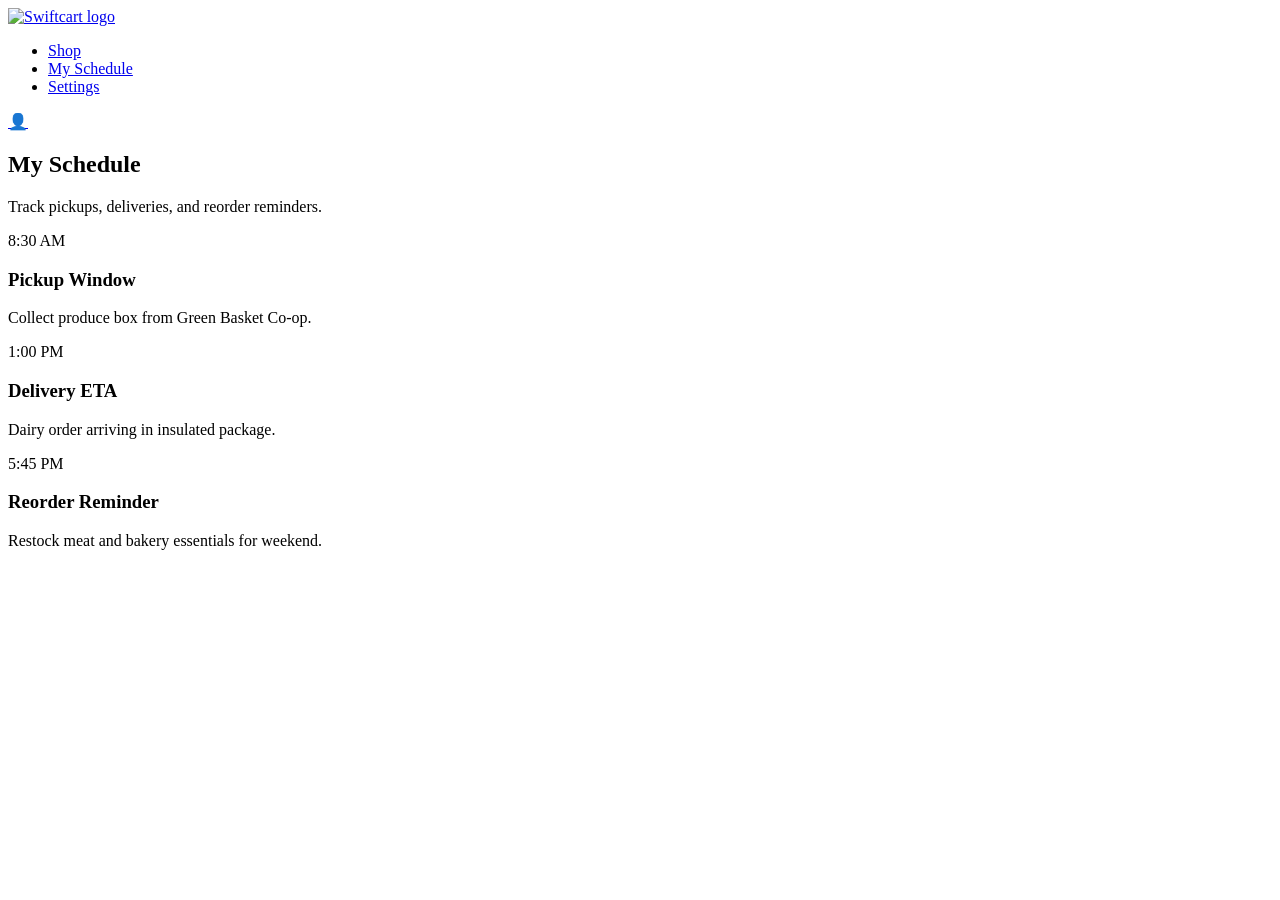
==== schedule.html @ 40ace4bb "Add files via upload" ====
<!DOCTYPE html>
<html lang="en">
  <head>
    <meta charset="UTF-8" />
    <meta name="viewport" content="width=device-width, initial-scale=1.0" />
    <title>Swiftcart - My Schedule</title>
    <link rel="preconnect" href="https://fonts.googleapis.com" />
    <link rel="preconnect" href="https://fonts.gstatic.com" crossorigin />
    <link
      href="https://fonts.googleapis.com/css2?family=Poppins:wght@400;500;600;700&display=swap"
      rel="stylesheet"
    />
    <link rel="stylesheet" href="./css/main.css" />
  </head>
  <body class="page-schedule">
    <header class="site-header">
      <a class="brand" href="./index.html" aria-label="Swiftcart Home">
        <img src="./photos/Logo.png" alt="Swiftcart logo" class="brand-logo" />
      </a>
      <nav class="navbar" aria-label="Main navigation">
        <ul class="nav-links">
          <li><a href="./shop.html">Shop</a></li>
          <li><a class="active" href="./schedule.html">My Schedule</a></li>
          <li><a href="./settings.html">Settings</a></li>
        </ul>
      </nav>
      <a class="account-logo" href="./settings.html" aria-label="Account">
        <span class="account-icon">&#128100;</span>
      </a>
    </header>

    <main>
      <section class="page-title">
        <h1>My Schedule</h1>
        <p>Track pickups, deliveries, and reorder reminders.</p>
      </section>

      <section class="schedule-layout" aria-label="Schedule timeline">
        <article class="timeline-card">
          <p class="time-label">8:30 AM</p>
          <h3>Pickup Window</h3>
          <p>Collect produce box from Green Basket Co-op.</p>
        </article>
        <article class="timeline-card">
          <p class="time-label">1:00 PM</p>
          <h3>Delivery ETA</h3>
          <p>Dairy order arriving in insulated package.</p>
        </article>
        <article class="timeline-card">
          <p class="time-label">5:45 PM</p>
          <h3>Reorder Reminder</h3>
          <p>Restock meat and bakery essentials for weekend.</p>
        </article>
      </section>
    </main>
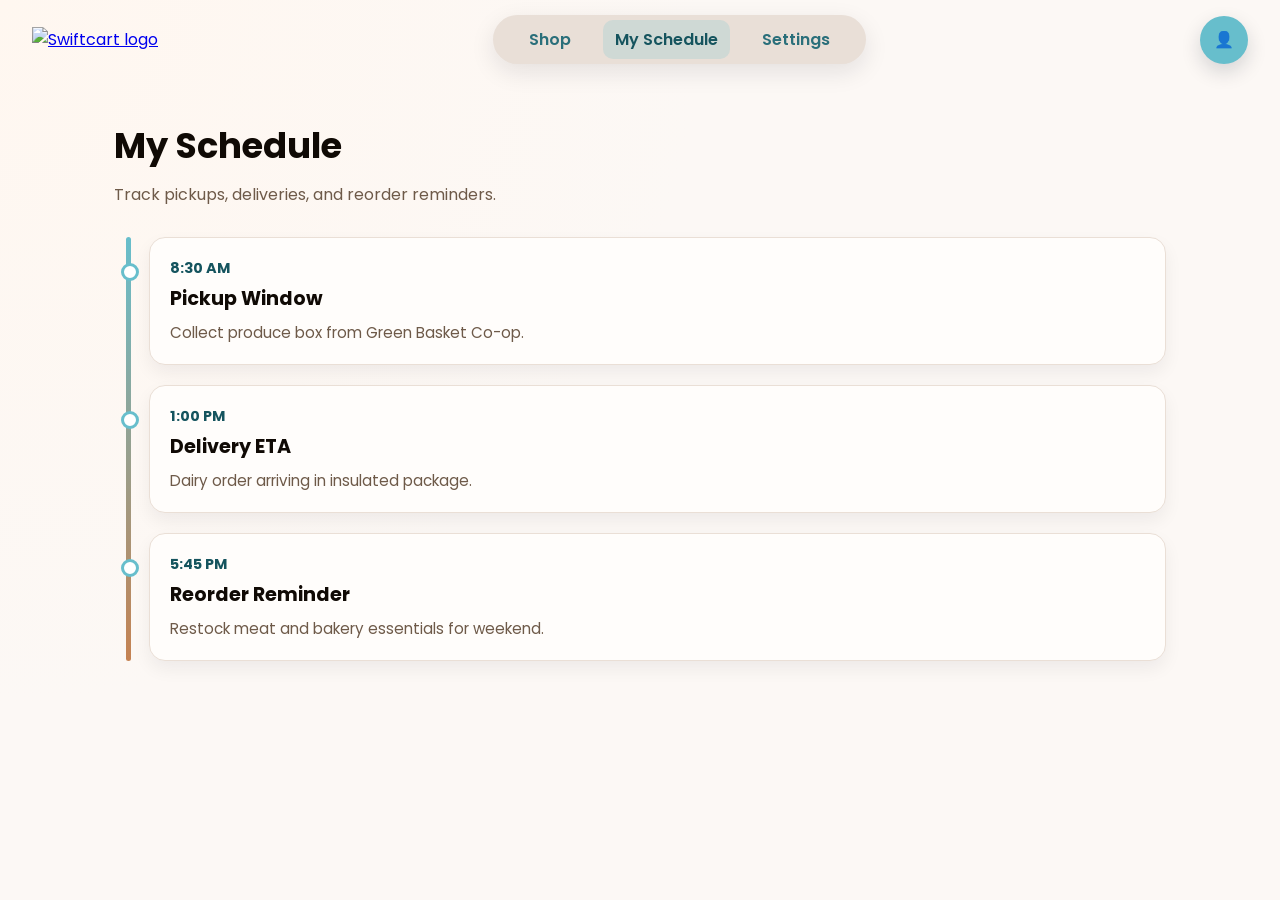
==== commit fd023101: "Update schedule.html" ====
--- a/schedule.html
+++ b/schedule.html
@@ -1,55 +1,226 @@
 <!DOCTYPE html>
 <html lang="en">
-  <head>
+<head>
     <meta charset="UTF-8" />
     <meta name="viewport" content="width=device-width, initial-scale=1.0" />
     <title>Swiftcart - My Schedule</title>
     <link rel="preconnect" href="https://fonts.googleapis.com" />
     <link rel="preconnect" href="https://fonts.gstatic.com" crossorigin />
-    <link
-      href="https://fonts.googleapis.com/css2?family=Poppins:wght@400;500;600;700&display=swap"
-      rel="stylesheet"
-    />
-    <link rel="stylesheet" href="./css/main.css" />
-  </head>
-  <body class="page-schedule">
+    <link href="https://fonts.googleapis.com/css2?family=Poppins:wght@400;500;600;700&display=swap" rel="stylesheet" />
+
+    <style>
+        /* CSS CONSOLIDATED FOR MAXIMUM RELIABILITY */
+        * {
+            box-sizing: border-box;
+            margin: 0;
+            padding: 0;
+        }
+
+        :root {
+            --bg: #fcf8f5;
+            --text: #100a05;
+            --primary: #c58252;
+            --secondary: #8ed9b0;
+            --accent: #67becc;
+            --accent-readable: #2a6f7a;
+            --muted: #6e5a49;
+            --card: #fffdfb;
+            --gray-bar: #e9dfd7;
+        }
+
+        body {
+            font-family: "Poppins", sans-serif;
+            background: radial-gradient(circle at top left, #fff7f0 0%, var(--bg) 45%);
+            color: var(--text);
+            min-height: 100vh;
+        }
+
+        /* Header Styling */
+        .site-header {
+            display: flex;
+            align-items: center;
+            justify-content: space-between;
+            padding: 15px 32px;
+            max-width: 1400px;
+            margin: 0 auto;
+        }
+
+        .navbar {
+            background: var(--gray-bar);
+            border-radius: 999px;
+            padding: 12px 24px;
+            display: flex;
+            align-items: center;
+            box-shadow: 0 8px 24px rgba(15, 23, 42, 0.1);
+        }
+
+        .nav-links {
+            list-style: none;
+            display: flex;
+            gap: 20px;
+        }
+
+        .nav-links a {
+            text-decoration: none;
+            color: var(--accent-readable);
+            font-weight: 600;
+            padding: 8px 12px;
+            border-radius: 10px;
+            transition: 0.3s;
+        }
+
+        .nav-links a:hover, .nav-links a.active {
+            background: rgba(103, 190, 204, 0.2);
+            color: #15545e;
+        }
+
+        .brand-logo {
+            width: 100px;
+            height: auto;
+        }
+
+        .account-logo {
+            width: 48px;
+            height: 48px;
+            border-radius: 50%;
+            background: var(--accent);
+            display: flex;
+            align-items: center;
+            justify-content: center;
+            text-decoration: none;
+            box-shadow: 0 8px 20px rgba(15, 23, 42, 0.16);
+        }
+
+        /* Main Content */
+        main {
+            max-width: 1100px;
+            margin: 0 auto;
+            padding: 40px 24px;
+        }
+
+        .page-title {
+            margin-bottom: 30px;
+        }
+
+        .page-title h1 {
+            font-size: 2.2rem;
+            margin-bottom: 10px;
+        }
+
+        .page-title p {
+            color: var(--muted);
+        }
+
+        /* Schedule Timeline Styling */
+        .schedule-layout {
+            position: relative;
+            display: grid;
+            grid-template-columns: 1fr;
+            gap: 20px;
+            padding-left: 35px; /* Space for the vertical line */
+        }
+
+        /* The vertical gradient line */
+        .schedule-layout::before {
+            content: "";
+            position: absolute;
+            left: 12px;
+            top: 0;
+            bottom: 0;
+            width: 5px;
+            border-radius: 999px;
+            background: linear-gradient(180deg, var(--accent), var(--primary));
+        }
+
+        .timeline-card {
+            background: var(--card);
+            border: 1px solid #eadfd6;
+            border-radius: 16px;
+            padding: 20px;
+            box-shadow: 0 8px 18px rgba(15, 23, 42, 0.06);
+            position: relative;
+        }
+
+        /* Bullet point indicator on the line */
+        .timeline-card::before {
+            content: "";
+            position: absolute;
+            left: -29px;
+            top: 25px;
+            width: 12px;
+            height: 12px;
+            background: white;
+            border: 3px solid var(--accent);
+            border-radius: 50%;
+            z-index: 2;
+        }
+
+        .time-label {
+            color: #15545e;
+            font-weight: 700;
+            font-size: 0.9rem;
+            margin-bottom: 5px;
+            text-transform: uppercase;
+        }
+
+        .timeline-card h3 {
+            margin-bottom: 8px;
+            font-size: 1.2rem;
+        }
+
+        .timeline-card p:not(.time-label) {
+            color: var(--muted);
+            font-size: 0.95rem;
+        }
+
+        @media (max-width: 820px) {
+            .site-header { flex-direction: column; gap: 15px; }
+            .navbar { width: 100%; justify-content: center; }
+        }
+    </style>
+</head>
+<body class="page-schedule">
     <header class="site-header">
-      <a class="brand" href="./index.html" aria-label="Swiftcart Home">
-        <img src="./photos/Logo.png" alt="Swiftcart logo" class="brand-logo" />
-      </a>
-      <nav class="navbar" aria-label="Main navigation">
-        <ul class="nav-links">
-          <li><a href="./shop.html">Shop</a></li>
-          <li><a class="active" href="./schedule.html">My Schedule</a></li>
-          <li><a href="./settings.html">Settings</a></li>
-        </ul>
-      </nav>
-      <a class="account-logo" href="./settings.html" aria-label="Account">
-        <span class="account-icon">&#128100;</span>
-      </a>
+        <a class="brand" href="./index.html" aria-label="Swiftcart Home">
+            <img src="./photos/Logo.png" alt="Swiftcart logo" class="brand-logo" />
+        </a>
+        <nav class="navbar" aria-label="Main navigation">
+            <ul class="nav-links">
+                <li><a href="./shop.html">Shop</a></li>
+                <li><a class="active" href="./schedule.html">My Schedule</a></li>
+                <li><a href="./settings.html">Settings</a></li>
+            </ul>
+        </nav>
+        <a class="account-logo" href="./settings.html" aria-label="Account">
+            <span class="account-icon">&#128100;</span>
+        </a>
     </header>
 
     <main>
-      <section class="page-title">
-        <h1>My Schedule</h1>
-        <p>Track pickups, deliveries, and reorder reminders.</p>
-      </section>
-
-      <section class="schedule-layout" aria-label="Schedule timeline">
-        <article class="timeline-card">
-          <p class="time-label">8:30 AM</p>
-          <h3>Pickup Window</h3>
-          <p>Collect produce box from Green Basket Co-op.</p>
-        </article>
-        <article class="timeline-card">
-          <p class="time-label">1:00 PM</p>
-          <h3>Delivery ETA</h3>
-          <p>Dairy order arriving in insulated package.</p>
-        </article>
-        <article class="timeline-card">
-          <p class="time-label">5:45 PM</p>
-          <h3>Reorder Reminder</h3>
-          <p>Restock meat and bakery essentials for weekend.</p>
-        </article>
-      </section>
+        <section class="page-title">
+            <h1>My Schedule</h1>
+            <p>Track pickups, deliveries, and reorder reminders.</p>
+        </section>
+
+        <section class="schedule-layout" aria-label="Schedule timeline">
+            <article class="timeline-card">
+                <p class="time-label">8:30 AM</p>
+                <h3>Pickup Window</h3>
+                <p>Collect produce box from Green Basket Co-op.</p>
+            </article>
+
+            <article class="timeline-card">
+                <p class="time-label">1:00 PM</p>
+                <h3>Delivery ETA</h3>
+                <p>Dairy order arriving in insulated package.</p>
+            </article>
+
+            <article class="timeline-card">
+                <p class="time-label">5:45 PM</p>
+                <h3>Reorder Reminder</h3>
+                <p>Restock meat and bakery essentials for weekend.</p>
+            </article>
+        </section>
     </main>
+</body>
+</html>
